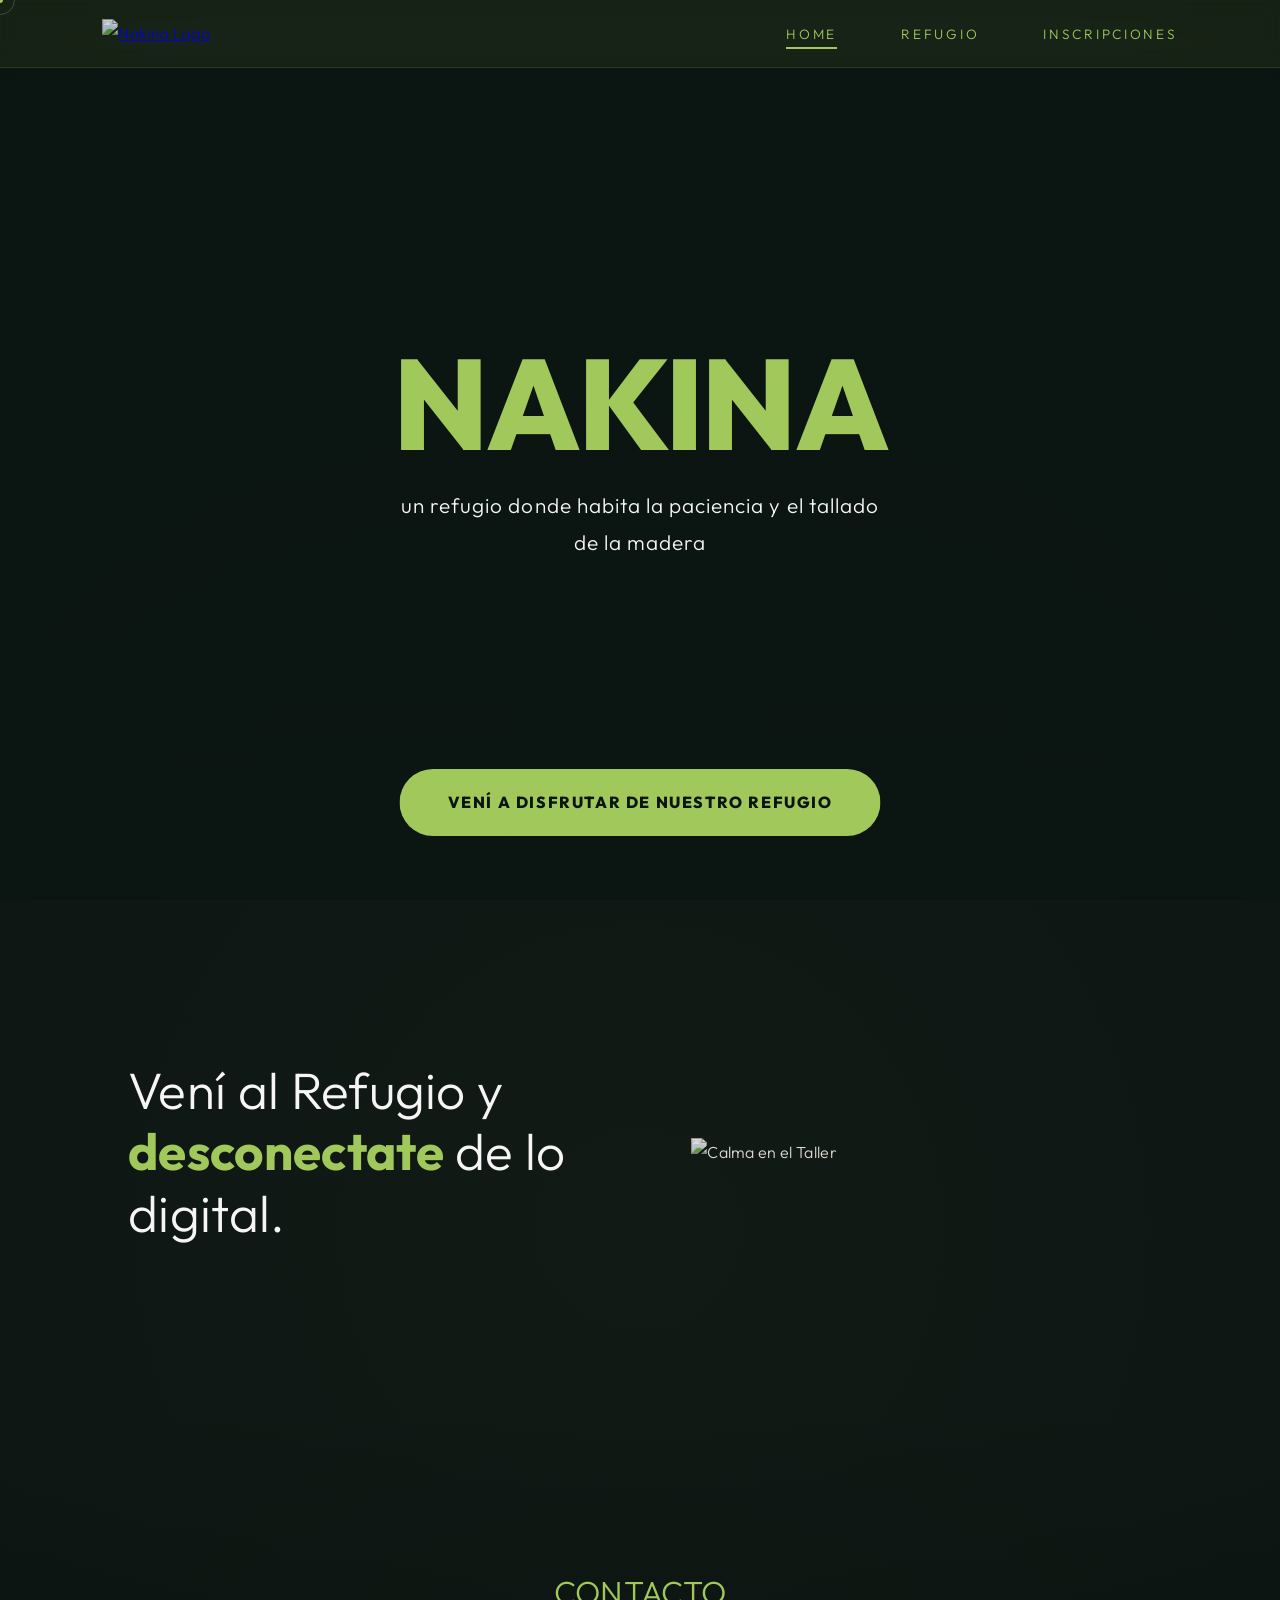
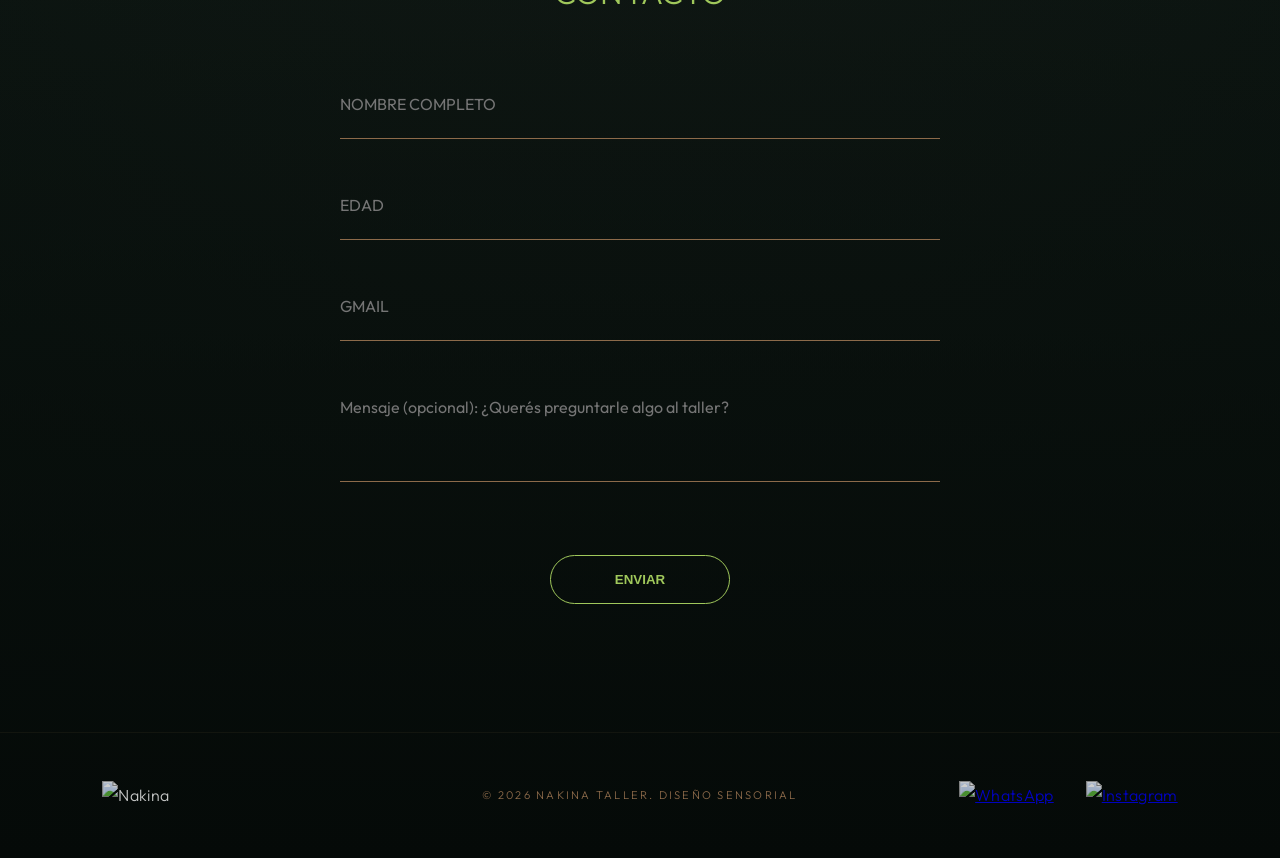
==== index.html @ b2a3245a "Add files via upload" ====
<!DOCTYPE html>
<html lang="es">

<head>
    <meta charset="UTF-8">
    <meta name="viewport" content="width=device-width, initial-scale=1.0">
    <title>NAKINA | Taller de Carpintería de Autor</title>
    <link rel="preconnect" href="https://fonts.googleapis.com">
    <link rel="preconnect" href="https://fonts.gstatic.com" crossorigin>
    <link href="https://fonts.googleapis.com/css2?family=Outfit:wght@300;700;800&display=swap" rel="stylesheet">
    <link rel="stylesheet" href="style.css">
</head>

<body>
    <div id="cursor-follower"></div>
    <div id="cursor-main"></div>

    <div id="smooth-wrapper">
        <nav class="nav-bar">
            <div class="nav-container">
                <div class="nav-left">
                    <a href="index.html"><img src="logotaller.png" alt="Nakina Logo" class="side-logo"></a>
                </div>
                <ul class="nav-links">
                    <li><a href="index.html" class="nav-link">Home</a></li>
                    <li><a href="refugio.html" class="nav-link">Refugio</a></li>
                    <li><a href="inscripciones.html" class="nav-link">Inscripciones</a></li>
                </ul>
            </div>
        </nav>

        <header class="hero-full">
            <div class="hero-content">
                <h1 class="hero-title animate-fade-in">NAKINA</h1>
                <p class="hero-slogan animate-fade-in">Un refugio donde habita la paciencia y el tallado de la madera</p>
                <a href="inscripciones.html" class="hero-cta animate-fade-in">Vení a disfrutar de nuestro refugio</a>
            </div>
        </header>

        <section class="invitation-section">
            <div class="invitation-text">
                <p>Vení al Refugio y <span>desconectate</span> de lo digital.</p>
            </div>
            <div class="invitation-image">
                <img src="provisoria.jpg" alt="Calma en el Taller">
            </div>
        </section>

        <footer class="site-footer">
            <div class="footer-content">
                <div class="footer-form" id="contact-section">
                    <h3 class="animate-fade-in">CONTACTO</h3>
                    <form id="footer-unlock-form" class="luxury-form">
                        <input type="text" placeholder="NOMBRE COMPLETO" required>
                        <input type="number" placeholder="EDAD" required>
                        <input type="email" placeholder="GMAIL" required>
                        <textarea placeholder="Mensaje (opcional): ¿Querés preguntarle algo al taller?"
                            rows="3"></textarea>
                        <button type="submit" class="btn-footer">ENVIAR</button>
                    </form>
                    <div id="form-success-msg"
                        style="display: none; margin-top: 2rem; color: var(--sage-green-light); font-weight: 700;">
                        ¡Muchas gracias por contactarte! Pronto te estaremos mandando los detalles.
                    </div>
                </div>
            </div>
            <div class="footer-bottom">
                <div class="footer-left">
                    <img src="logotaller.png" alt="Nakina" class="footer-logo-small">
                </div>
                <div class="footer-center">
                    <p class="footer-copyright">© 2026 NAKINA TALLER. DISEÑO SENSORIAL</p>
                </div>
                <div class="footer-right">
                    <a href="https://wa.me/5491100000000" target="_blank">
                        <img src="logowsp.png" alt="WhatsApp" class="footer-social-icon">
                    </a>
                    <a href="https://www.instagram.com/viva.nakina/" target="_blank">
                        <img src="logoig.png" alt="Instagram" class="footer-social-icon">
                    </a>
                </div>
            </div>
        </footer>
    </div>

    <script src="script.js"></script>
</body>

</html>
---- style.css ----
/* --- DESIGN SYSTEM NAKINA: ESTADO DE CALMA --- */
:root {
    /* Nueva Gama Cromática: Naturaleza Fluida */
    --bg-deep-green: #0a1410; /* Verde petróleo profundo */
    --sage-green-light: #a0c85b; /* Verde oliva claro / musgo suave */
    --oak-brown: #8c6a4a; /* Marrón Roble */
    --sand-beige: #d9b99b; /* Tono Arena / Madera clara */
    --crema-light: #fefae0; /* Crema suave para detalles */
    --off-white: #f5f5f5;
    
    /* Typography */
    --font-main: 'Outfit', sans-serif;
    
    /* Spacing & Transitions */
    --padding-hero: 15vh;
    --spacing-large: 10rem;
    --transition-calm: all 1s cubic-bezier(0.2, 0, 0.2, 1);
}

/* --- RESET & GLOBALS --- */
* {
    margin: 0;
    padding: 0;
    box-sizing: border-box;
    cursor: none !important;
}

html {
    scroll-behavior: smooth;
}

body {
    background-color: var(--bg-deep-green);
    background: radial-gradient(circle at center, #121a16 0%, var(--bg-deep-green) 100%);
    color: var(--off-white);
    font-family: var(--font-main);
    font-weight: 300;
    line-height: 1.8;
    letter-spacing: 0.02em;
    overflow-x: hidden;
}

/* CUSTOM CURSOR (CALMA) */
#cursor-main {
    position: fixed;
    width: 6px;
    height: 6px;
    background: var(--sage-green-light);
    border-radius: 50%;
    pointer-events: none;
    z-index: 100002;
    transform: translate(-50%, -50%);
}

#cursor-follower {
    position: fixed;
    width: 30px;
    height: 30px;
    border: 1px solid rgba(163, 177, 138, 0.3);
    border-radius: 50%;
    pointer-events: none;
    z-index: 100001;
    transform: translate(-50%, -50%);
    transition: width 0.5s, height 0.5s;
}

/* NAVIGATION */
.nav-bar {
    position: fixed;
    top: 0;
    left: 0;
    width: 100%;
    z-index: 900; 
    padding: 3px 8vw; /* Padding interno sutil para respiro */
    height: 68px; /* Incremento leve de altura */
    background-color: rgba(160, 200, 91, 0.08); /* Verde oliva casi transparente */
    backdrop-filter: blur(8px);
    border-bottom: 1px solid rgba(160, 200, 91, 0.15);
    transition: var(--transition-calm);
}

.nav-container {
    display: flex;
    justify-content: space-between;
    align-items: center;
    height: 100%; /* Centra verticalmente los elementos en los 68px */
}

.side-logo {
    width: 120px;
    opacity: 0.8;
}

.nav-links {
    display: flex;
    gap: 4rem;
    list-style: none;
}

.nav-link {
    position: relative;
    text-decoration: none;
    color: var(--sage-green-light);
    font-weight: 300;
    font-size: 0.85rem;
    text-transform: uppercase;
    letter-spacing: 0.2em;
    transition: var(--transition-calm);
}

.nav-link:hover {
    color: var(--crema-light);
    letter-spacing: 0.3em;
}

.nav-link.active::after {
    content: '';
    position: absolute;
    bottom: -6px; /* Más separado para que no se superponga */
    left: 0;
    width: 100%;
    height: 2px; /* Más grueso para visibilidad */
    background-color: currentColor;
    animation: fadeInWidth 0.4s ease-out forwards;
}

@keyframes fadeInWidth {
    from { width: 0; opacity: 0; }
    to { width: 100%; opacity: 1; }
}

/* HERO SECTION */
.hero-full {
    height: 100vh;
    display: flex;
    justify-content: center;
    align-items: center;
    background: linear-gradient(rgba(10, 20, 16, 0.5), rgba(10, 20, 16, 0.8)), url('fondo-taller.jpg');
    background-size: cover;
    background-position: center;
    position: relative;
}

.hero-content {
    display: flex;
    flex-direction: column;
    align-items: center;
    text-align: center;
}

.hero-slogan {
    font-size: 1.3rem;
    font-weight: 300;
    color: var(--off-white);
    letter-spacing: 0.05em;
    text-transform: lowercase;
    margin-top: 20px;
    margin-bottom: 0;
    max-width: 80%;
    opacity: 0.7;
}

.hero-cta {
    position: absolute;
    bottom: 4rem;
    left: 50%;
    transform: translateX(-50%);
    background: var(--sage-green-light);
    color: var(--bg-deep-green);
    text-decoration: none;
    padding: 1.2rem 3rem;
    border-radius: 40px;
    font-weight: 800;
    text-transform: uppercase;
    letter-spacing: 0.1em;
    transition: var(--transition-calm);
}

.hero-cta:hover {
    background: var(--crema-light);
    transform: translateX(-50%) scale(1.05);
}

.hero-title {
    font-size: clamp(4rem, 10vw, 12rem);
    font-weight: 800;
    letter-spacing: -0.02em;
    color: var(--sage-green-light);
    line-height: 1;
}

/* INVITATION SECTION (ESTADO DE CALMA) */
.invitation-section {
    padding: var(--spacing-large) 10vw;
    display: grid;
    grid-template-columns: 1fr 1fr;
    gap: 8vw;
    align-items: center;
}

.invitation-text {
    font-size: clamp(2rem, 4vw, 3.5rem);
    font-weight: 300;
    line-height: 1.2;
    color: var(--off-white);
}

.invitation-text span {
    color: var(--sage-green-light);
    font-weight: 700;
}

.invitation-image img {
    width: 100%;
    filter: sepia(0.2) contrast(0.9) brightness(0.9);
    transition: var(--transition-calm);
}

/* REFUGIO GALLERY (RECONSTRUCCIÓN SENSORIAL) */
.artistic-gallery {
    padding: 108px 5vw 5rem; /* 68px (header fijo) + 40px de separación */
    display: grid;
    grid-template-columns: repeat(auto-fill, minmax(300px, 1fr));
    grid-auto-flow: dense;
    gap: 30px;
}

.gallery-item {
    position: relative;
    overflow: hidden;
    height: 400px; /* Altura uniforme restablecida */
    transition: all 0.6s cubic-bezier(0.2, 0, 0.2, 1);
    border-radius: 4px;
    cursor: pointer; /* Indica que es clickeable */
    outline: none; /* Elimina borde de focus */
}

.gallery-item.wide { grid-column: span 2; }
.gallery-item.tall { grid-row: span 2; height: 830px; } /* Altura proporcional restablecida */

.gallery-item img {
    width: 100%;
    height: 100%; /* Llena el contenedor */
    object-fit: cover; /* Recorte elegante para mantener la grilla armónica */
    display: block; /* Elimina márgenes extra de las imágenes */
    filter: brightness(0.7) contrast(1.1);
    transition: var(--transition-calm);
}

/* Efecto de borroso y oscurecido al pasar el cursor */
.gallery-item:hover img {
    filter: blur(6px) brightness(0.4);
    transform: scale(1.05);
}

/* CONTENIDO DE TEXTO EN HOVER */
.gallery-hover-info {
    position: absolute;
    top: 0;
    left: 0;
    width: 100%;
    height: 100%;
    display: flex;
    flex-direction: column;
    justify-content: center;
    align-items: center;
    text-align: center;
    padding: 2.5rem;
    opacity: 0;
    transition: var(--transition-calm);
    z-index: 2;
    pointer-events: none;
}

.gallery-item:hover .gallery-hover-info {
    opacity: 1;
}

.gallery-hover-info h4 {
    color: var(--off-white);
    font-size: 1.6rem;
    font-weight: 800;
    letter-spacing: 0.1em;
    margin-bottom: 0.8rem;
    text-transform: uppercase;
    transform: translateY(20px);
    transition: var(--transition-calm);
}

.gallery-item:hover .gallery-hover-info h4 {
    transform: translateY(0);
}

.gallery-hover-info p {
    color: var(--off-white);
    font-size: 0.95rem;
    font-weight: 300;
    line-height: 1.5;
    margin: 0;
    display: -webkit-box;
    -webkit-line-clamp: 3;
    -webkit-box-orient: vertical;
    overflow: hidden;
    transform: translateY(20px);
    transition: var(--transition-calm);
    transition-delay: 0.1s;
    opacity: 0.9;
}

.gallery-item:hover .gallery-hover-info p {
    transform: translateY(0);
}

/* GALLERY INSTRUCTION */
.gallery-instruction {
    grid-column: 1 / -1;
    text-align: left; /* Alineado a la izquierda */
    font-size: 1.2rem; /* Tamaño destacado */
    color: var(--sage-green-light);
    opacity: 0.9;
    letter-spacing: 0.05em;
    margin-bottom: 2rem;
    font-weight: 800; /* Completamente en negrita */
}

.highlight-underline {
    position: relative;
    display: inline-block;
}

.highlight-underline::after {
    content: '';
    position: absolute;
    bottom: -2px;
    left: 0;
    width: 100%;
    height: 2px;
    background-color: currentColor;
}



/* INSCRIPCIONES (CÁLIDAS Y ELEGANTES) */
.courses-container {
    padding: 15rem 5vw 10rem;
    display: flex;
    flex-direction: row;
    justify-content: center;
    align-items: stretch;
    gap: 3rem;
    max-width: 1400px;
    margin: 0 auto;
}

.course-card {
    display: flex;
    flex-direction: column;
    align-items: center;
    width: 100%;
    max-width: 600px;
    background: rgba(140, 106, 74, 0.1);
    border-radius: 60px;
    overflow: hidden;
    box-shadow: 0 30px 60px rgba(0,0,0,0.1);
    transition: var(--transition-calm);
    border: 1px solid rgba(217, 185, 155, 0.05);
    padding: 5rem 4rem;
    text-align: center;
}

.course-card:hover {
    transform: translateY(-10px);
    background: rgba(140, 106, 74, 0.15);
}

.course-img {
    width: 80px; /* Reducido al 50% de los 160px originales */
    height: 80px;
    object-fit: contain;
    margin: 0 auto 3rem auto;
    filter: sepia(0.4) saturate(0.6) opacity(0.7);
}

.course-info {
    display: flex;
    flex-direction: column;
    align-items: center;
}

.course-name {
    font-size: 1.8rem;
    font-weight: 800;
    color: var(--sage-green-light);
    margin-bottom: 1rem;
    letter-spacing: 0.05em;
}

.course-price {
    font-size: 2.2rem;
    font-weight: 300;
    color: var(--sand-beige);
    margin-bottom: 2rem;
}

.course-desc {
    color: var(--sand-beige);
    margin-bottom: 3rem;
    opacity: 0.8;
    font-weight: 300;
    line-height: 1.6;
    font-size: 0.95rem;
}

.btn-calm {
    width: fit-content;
    background: var(--sage-green-light);
    color: var(--bg-deep-green);
    border: none;
    padding: 1.2rem 3rem;
    border-radius: 40px;
    font-weight: 800;
    text-transform: uppercase;
    letter-spacing: 0.1em;
    transition: var(--transition-calm);
    cursor: pointer;
}

.btn-calm:hover {
    background: var(--crema-light);
    transform: scale(1.05);
}

/* FOOTER ORGÁNICO */
.site-footer {
    padding: 10rem 0 0;
    background: linear-gradient(to bottom, transparent, #050a08);
    transition: var(--transition-calm);
}

.footer-content {
    max-width: 600px;
    margin: 0 auto;
    text-align: center;
}

.footer-form h3 {
    font-size: 2rem;
    color: var(--sage-green-light);
    margin-bottom: 3rem;
    font-weight: 300;
}

.luxury-form input, .luxury-form textarea {
    width: 100%;
    background: transparent;
    border: none;
    border-bottom: 1px solid var(--oak-brown);
    padding: 1.5rem 0;
    color: var(--off-white);
    font-family: var(--font-main);
    font-size: 1rem;
    outline: none;
    margin-bottom: 2rem;
    transition: var(--transition-calm);
    resize: none;
}

.luxury-form input:focus, .luxury-form textarea:focus {
    border-color: var(--sage-green-light);
}

/* MODAL / ALERT */
.modal-overlay {
    position: fixed;
    top: 0; left: 0; width: 100%; height: 100%;
    background: rgba(10, 20, 16, 0.4);
    z-index: 9999;
    display: flex;
    justify-content: center;
    align-items: center;
    opacity: 0;
    pointer-events: none;
    transition: opacity 0.5s ease;
}

.modal-overlay.active {
    opacity: 1;
    pointer-events: auto;
}

#smooth-wrapper {
    transition: filter 0.5s ease;
}

.body-blur #smooth-wrapper {
    filter: blur(8px);
}

.modal-box {
    background: #0a1410; /* Fondo sólido Verde Petróleo */
    border: 1px solid rgba(160, 200, 91, 0.4); /* Borde sutil Verde Oliva */
    padding: 4rem;
    border-radius: 50px;
    max-width: 550px;
    text-align: left;
    transform: translateY(30px);
    transition: transform 0.5s ease;
    position: relative;
    z-index: 10000;
}

.modal-overlay.active .modal-box {
    transform: translateY(0);
}

.modal-text {
    font-size: 1.2rem;
    color: var(--off-white);
    margin-bottom: 4rem;
    line-height: 1.6;
}

.modal-buttons {
    display: flex;
    gap: 1.5rem;
    justify-content: flex-end; /* Botones abajo a la derecha */
}

.btn-modal-fill {
    background: var(--sage-green-light);
    color: var(--bg-deep-green);
    border: none;
    padding: 1rem 2rem;
    border-radius: 40px;
    font-weight: 800;
    text-transform: uppercase;
    transition: var(--transition-calm);
    cursor: pointer;
}

.btn-modal-outline {
    background: transparent;
    border: 1px solid var(--sage-green-light);
    color: var(--sage-green-light);
    padding: 1rem 2rem;
    border-radius: 40px;
    font-weight: 800;
    text-transform: uppercase;
    transition: var(--transition-calm);
    cursor: pointer;
}

.btn-modal-fill:hover { background: var(--crema-light); }
.btn-modal-outline:hover { background: rgba(160, 200, 91, 0.1); }

.btn-footer {
    background: transparent;
    border: 1px solid var(--sage-green-light);
    color: var(--sage-green-light);
    padding: 1rem 4rem;
    border-radius: 40px;
    font-weight: 800;
    text-transform: uppercase;
    transition: var(--transition-calm);
    margin-top: 2rem;
}

.btn-footer:hover {
    background: var(--sage-green-light);
    color: var(--bg-deep-green);
}

/* GLOBAL FOOTER BOTTOM */
.footer-bottom {
    margin-top: 8rem;
    padding: 3rem 8vw;
    border-top: 1px solid rgba(140, 106, 74, 0.1);
    display: flex;
    justify-content: space-between;
    align-items: center;
    position: relative; /* Para centrar absolutamente el copyright */
}

.footer-left {
    display: flex;
    align-items: center;
}

.footer-logo-small {
    width: 120px; /* Tamaño unificado */
    opacity: 0.8;
}

.footer-center {
    position: absolute;
    left: 50%;
    transform: translateX(-50%);
}

.footer-copyright {
    font-size: 0.7rem;
    letter-spacing: 0.2em;
    color: var(--oak-brown);
    font-weight: 300;
    text-transform: uppercase;
}

.footer-right {
    display: flex;
    gap: 2rem;
    align-items: center;
}

.footer-social-icon {
    width: 40px; /* Idéntico al logo de la izquierda */
    opacity: 0.8;
    transition: var(--transition-calm);
}

.footer-social-icon:hover {
    opacity: 1;
    transform: scale(1.1);
}

/* ANIMATIONS */
.animate-fade-in { opacity: 0; animation: fadeIn 2s forwards; }
@keyframes fadeIn { from { opacity: 0; } to { opacity: 1; } }

/* RESPONSIVE */
@media (max-width: 900px) {
    .invitation-section { grid-template-columns: 1fr; text-align: center; gap: 4rem; }
    .courses-container { flex-direction: column; align-items: center; padding-top: 10rem; }
    .course-card { max-width: 100%; }
    .modal-buttons { flex-direction: column; align-items: stretch; }
    .nav-links { display: none; }
    

    .footer-bottom {
        flex-direction: column;
        gap: 3rem;
        padding-bottom: 5rem;
    }
    
    .footer-center {
        position: static;
        transform: none;
    }
}
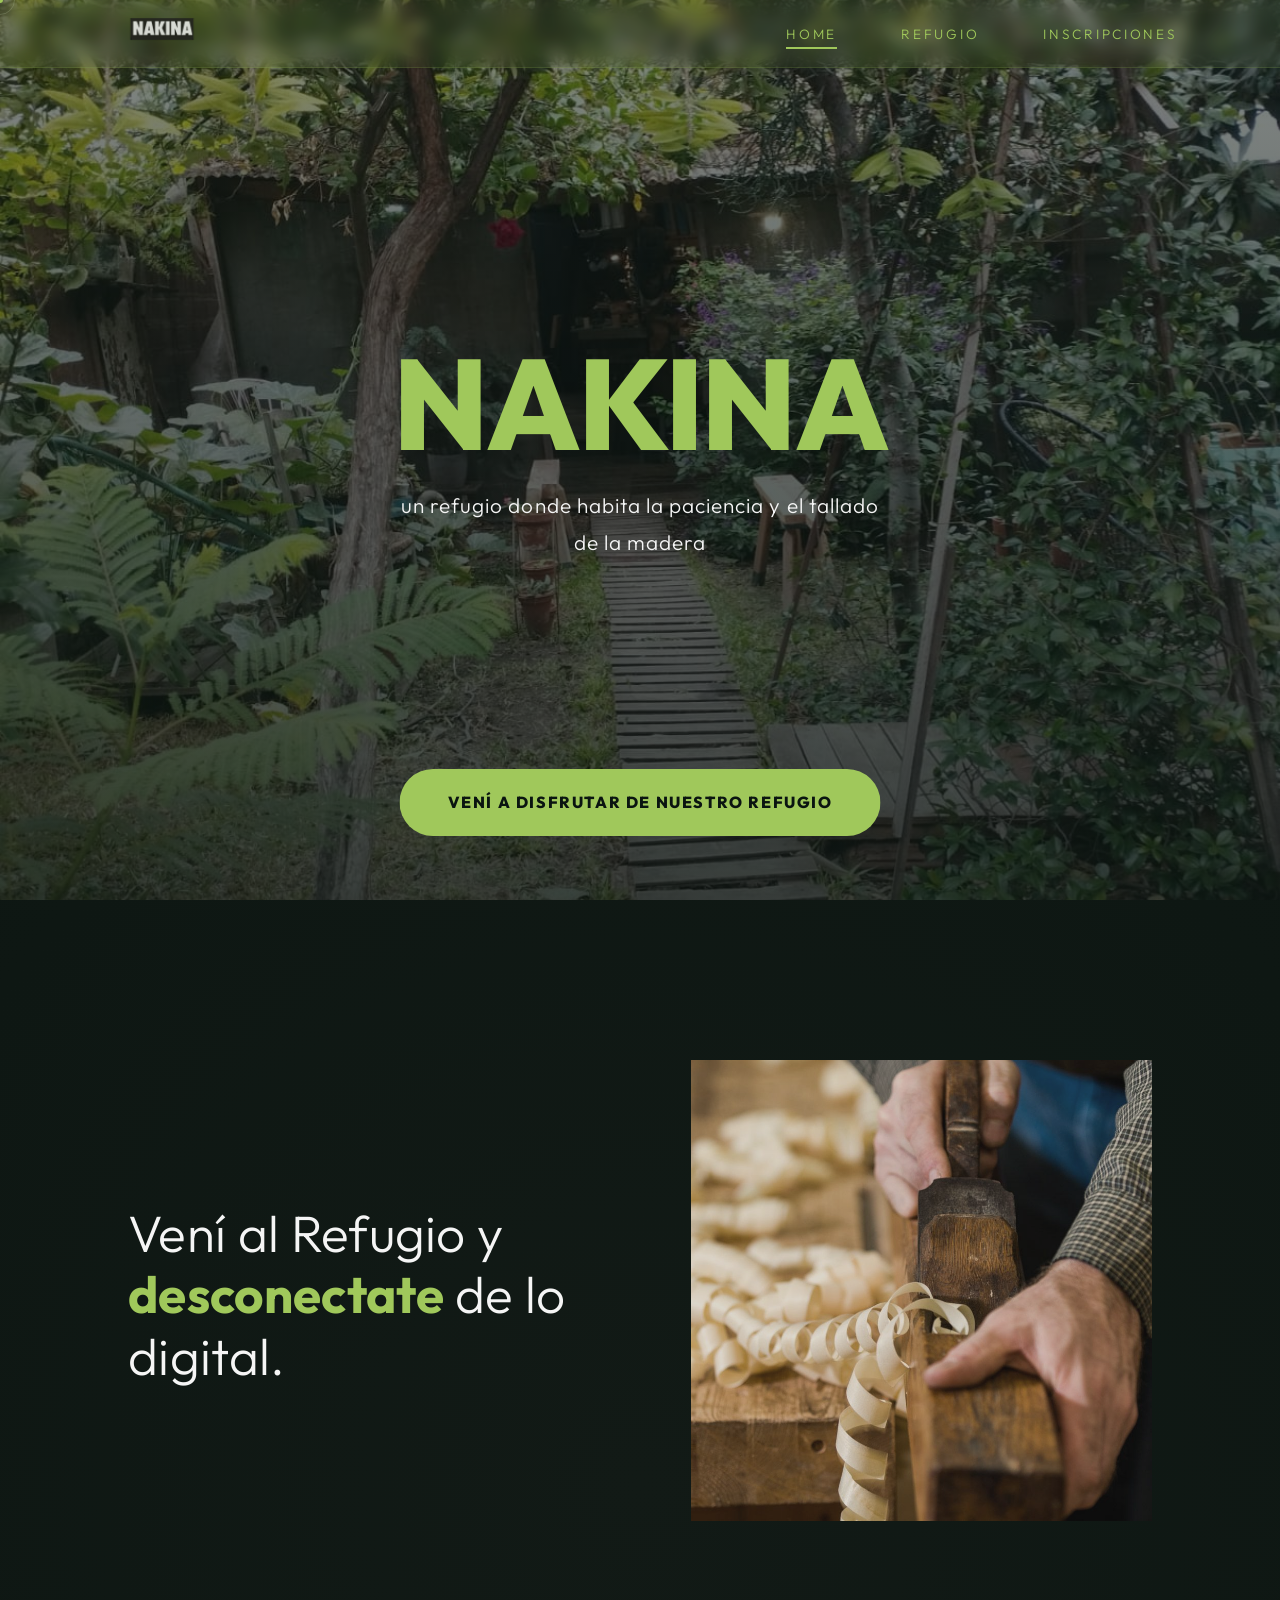
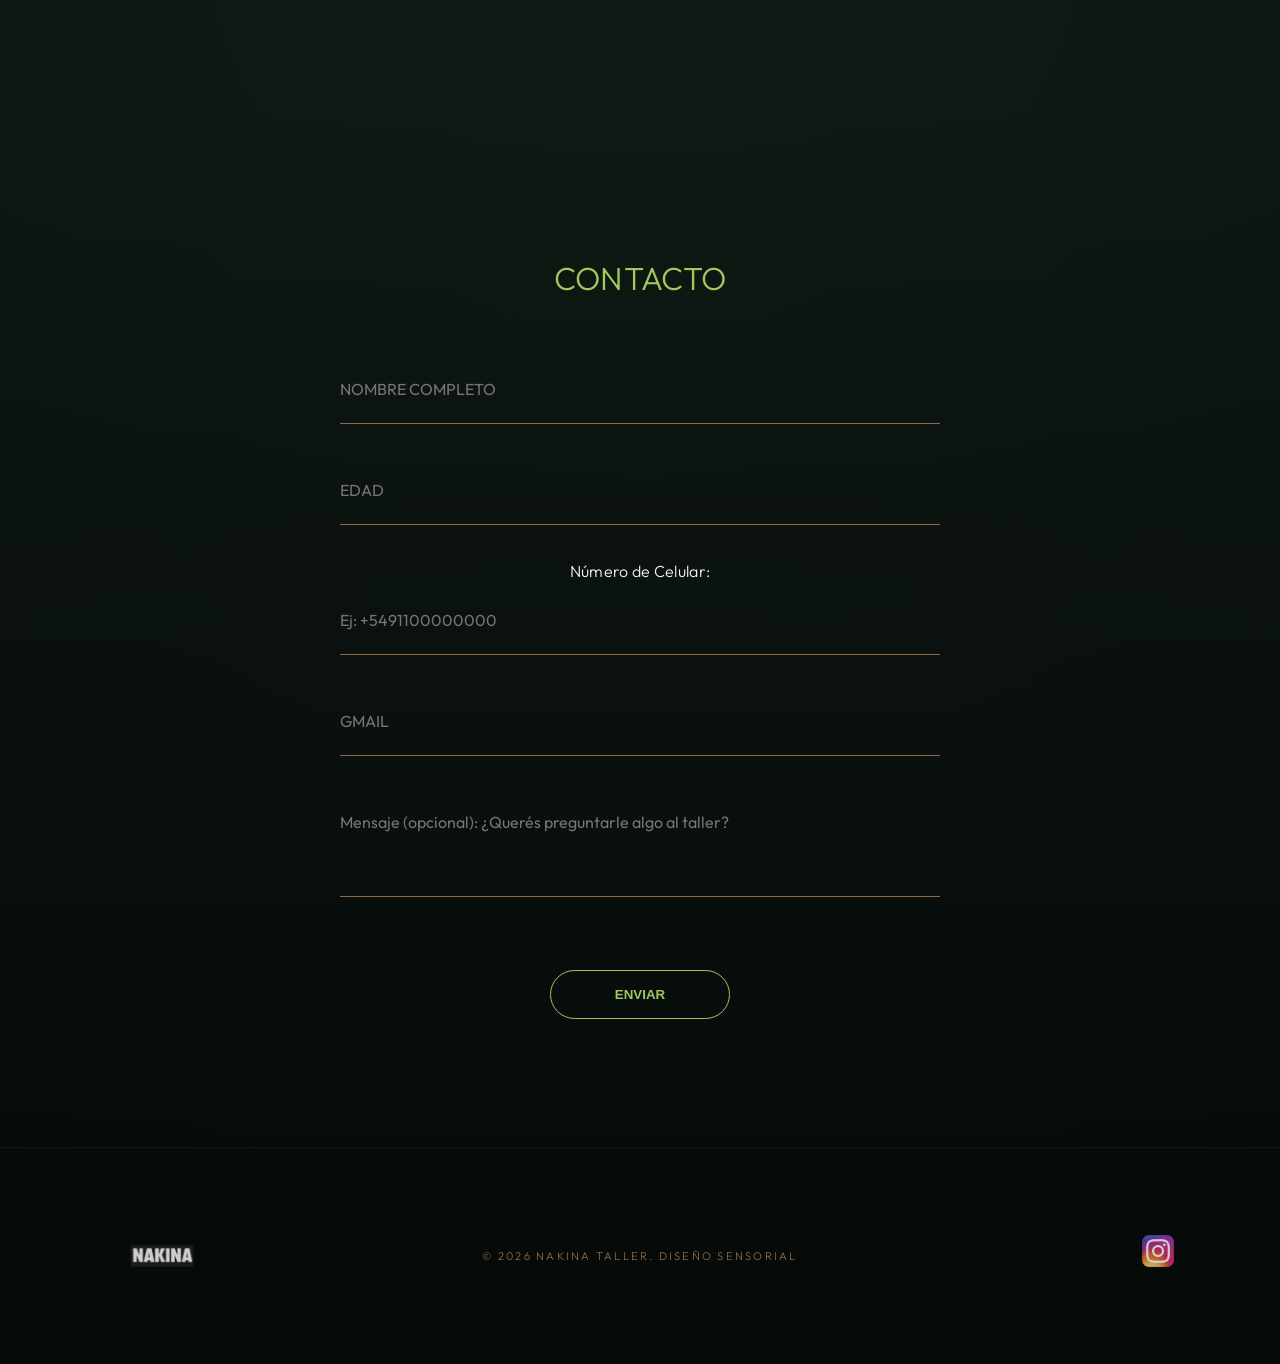
==== commit 70e94249: "Update index.html" ====
--- a/index.html
+++ b/index.html
@@ -53,6 +53,17 @@
                     <form id="footer-unlock-form" class="luxury-form">
                         <input type="text" placeholder="NOMBRE COMPLETO" required>
                         <input type="number" placeholder="EDAD" required>
+                        <label for="celular">Número de Celular:</label>
+<!-- El patrón exige obligatoriamente el signo + seguido de 7 a 15 números -->
+<input 
+    type="tel" 
+    id="celular" 
+    name="celular" 
+    placeholder="Ej: +5491100000000" 
+    pattern="\+[0-9]{7,15}" 
+    title="Por favor, ingresa el código de país seguido del número (Ej: +54911...)" 
+    required
+>
                         <input type="email" placeholder="GMAIL" required>
                         <textarea placeholder="Mensaje (opcional): ¿Querés preguntarle algo al taller?"
                             rows="3"></textarea>
@@ -72,9 +83,7 @@
                     <p class="footer-copyright">© 2026 NAKINA TALLER. DISEÑO SENSORIAL</p>
                 </div>
                 <div class="footer-right">
-                    <a href="https://wa.me/5491100000000" target="_blank">
-                        <img src="logowsp.png" alt="WhatsApp" class="footer-social-icon">
-                    </a>
+                
                     <a href="https://www.instagram.com/viva.nakina/" target="_blank">
                         <img src="logoig.png" alt="Instagram" class="footer-social-icon">
                     </a>
@@ -86,4 +95,4 @@
     <script src="script.js"></script>
 </body>
 
-</html>+</html>
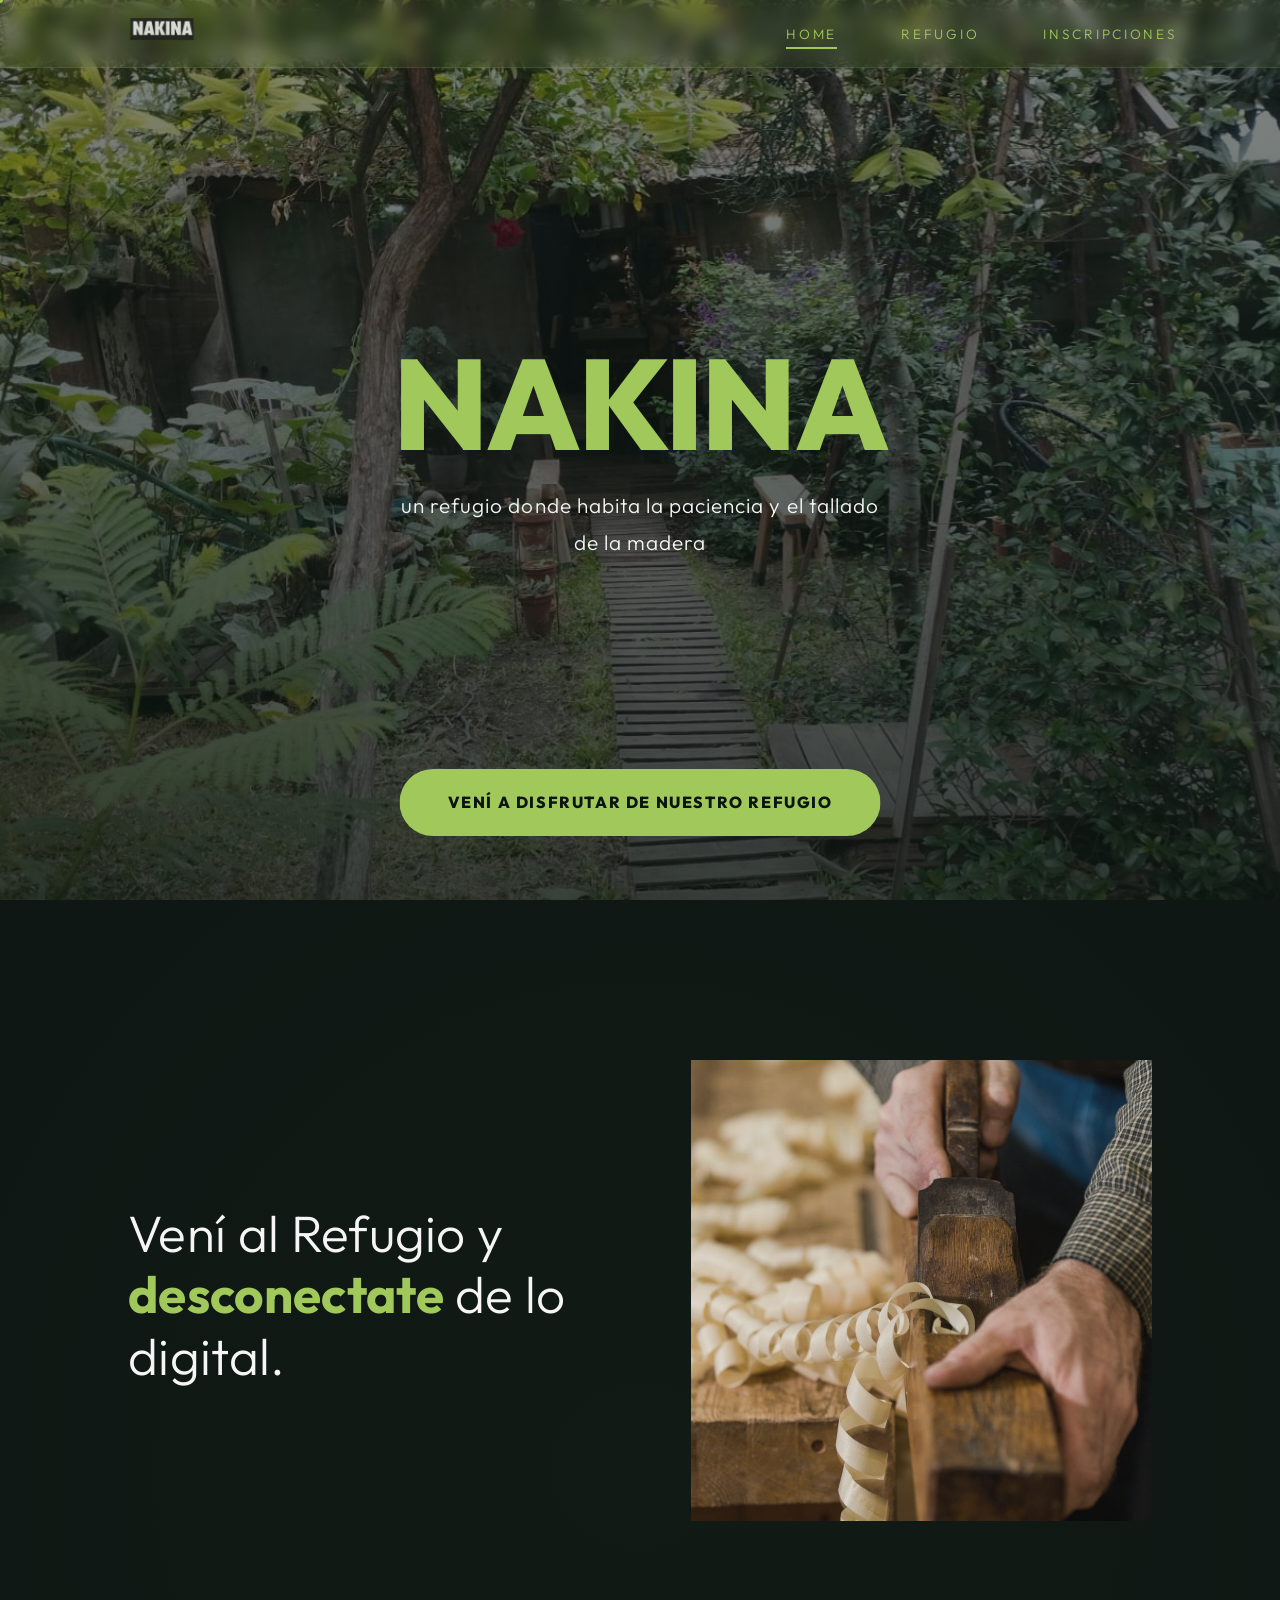
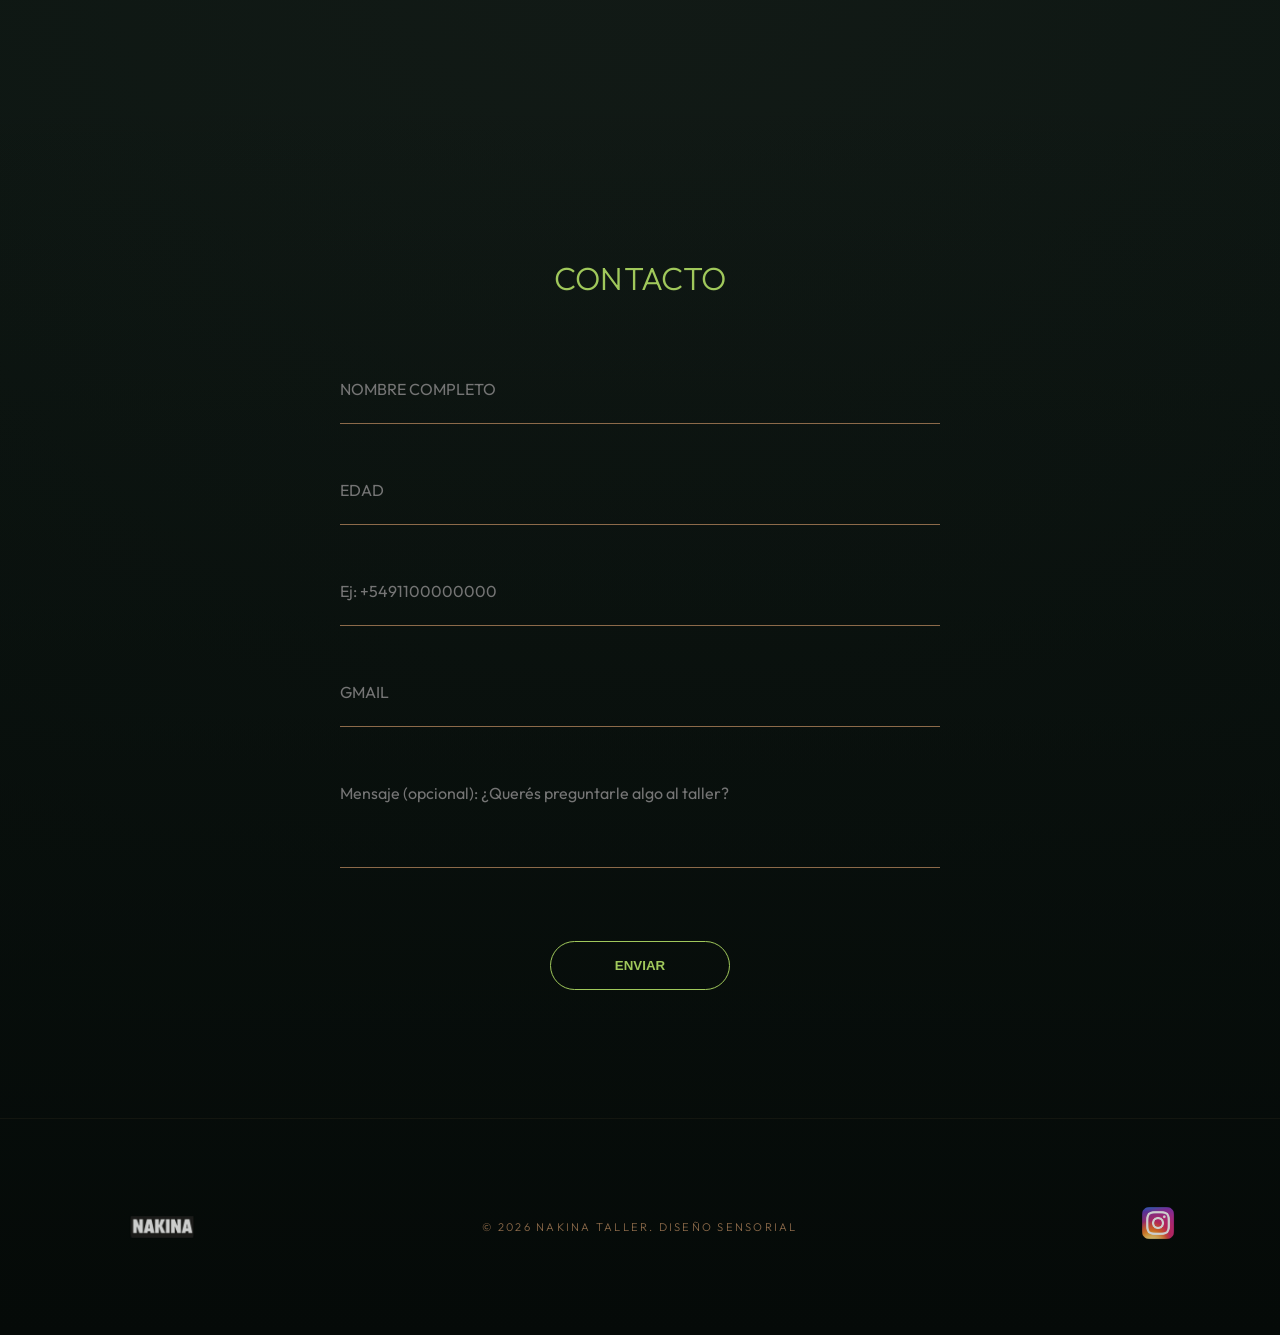
==== commit 6f76693c: "Update index.html" ====
--- a/index.html
+++ b/index.html
@@ -53,7 +53,7 @@
                     <form id="footer-unlock-form" class="luxury-form">
                         <input type="text" placeholder="NOMBRE COMPLETO" required>
                         <input type="number" placeholder="EDAD" required>
-                        <label for="celular">Número de Celular:</label>
+                         <label for="celular"></label>
 <!-- El patrón exige obligatoriamente el signo + seguido de 7 a 15 números -->
 <input 
     type="tel" 
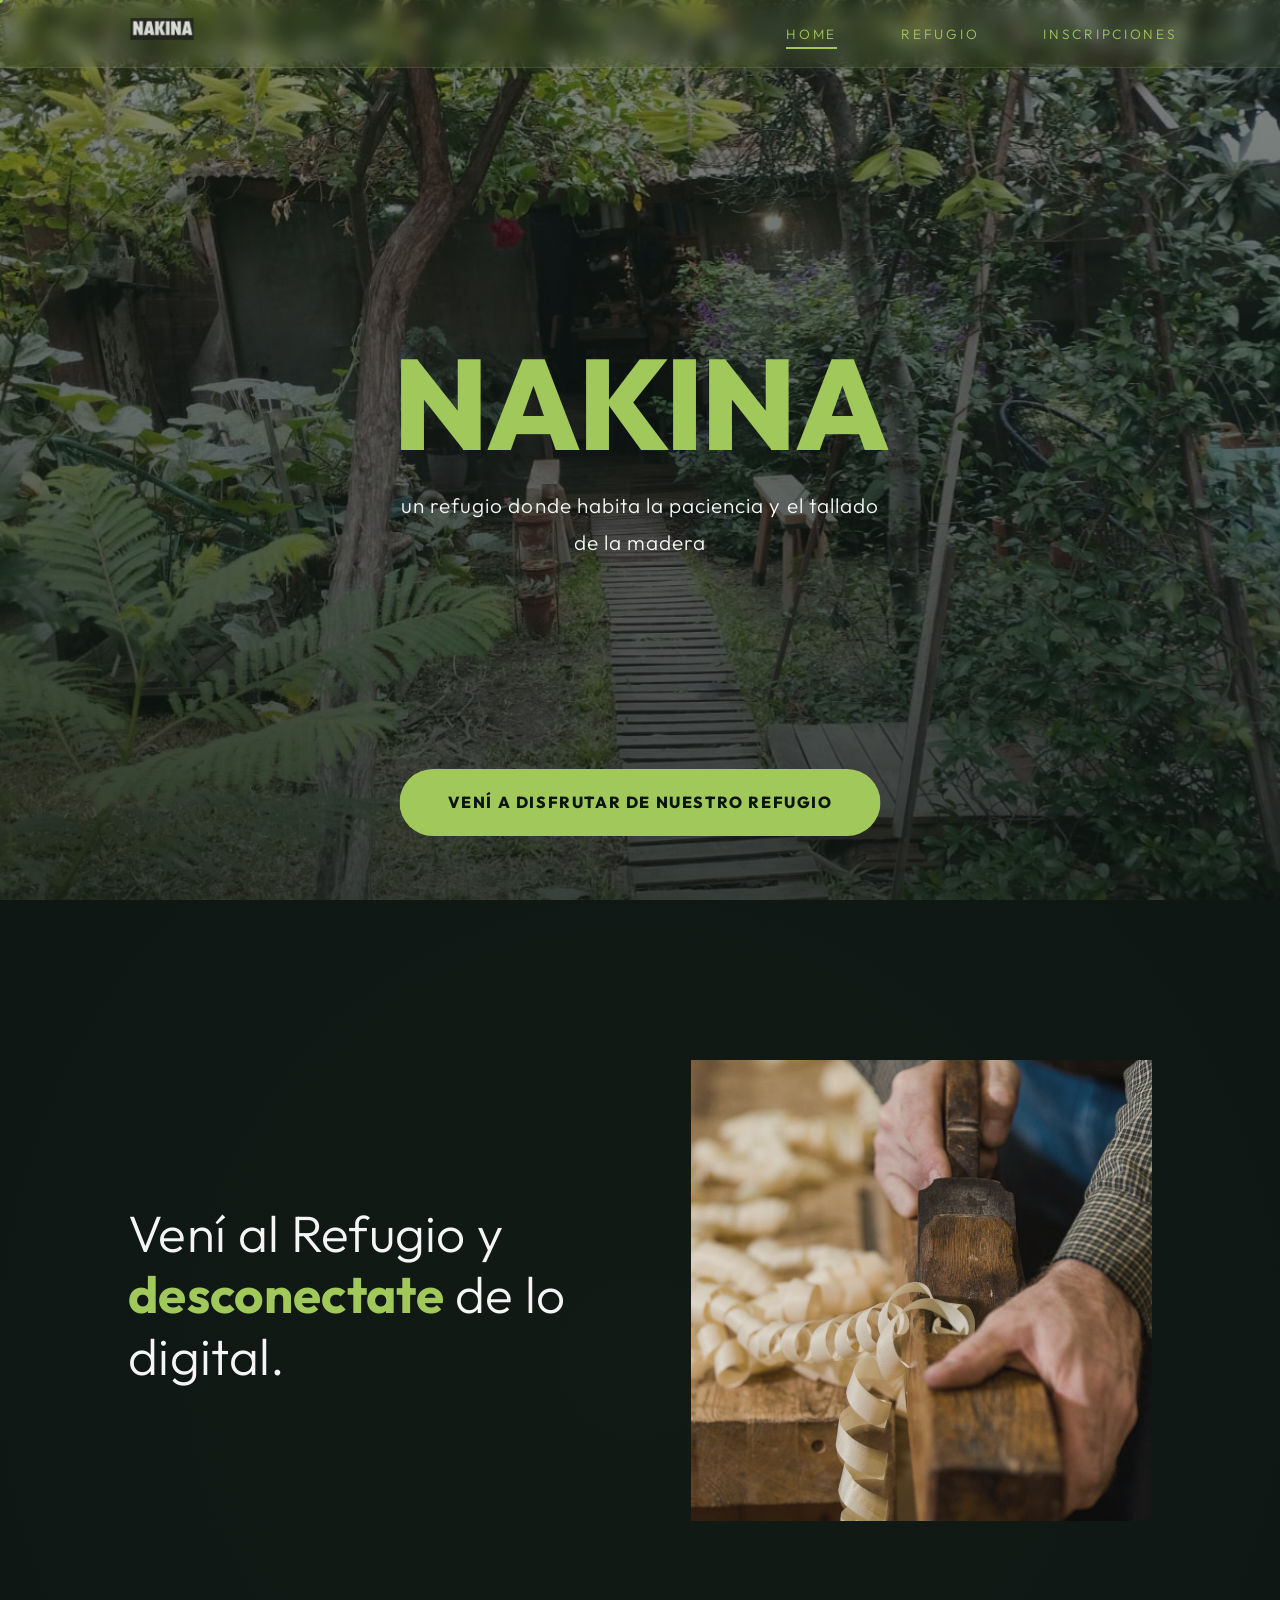
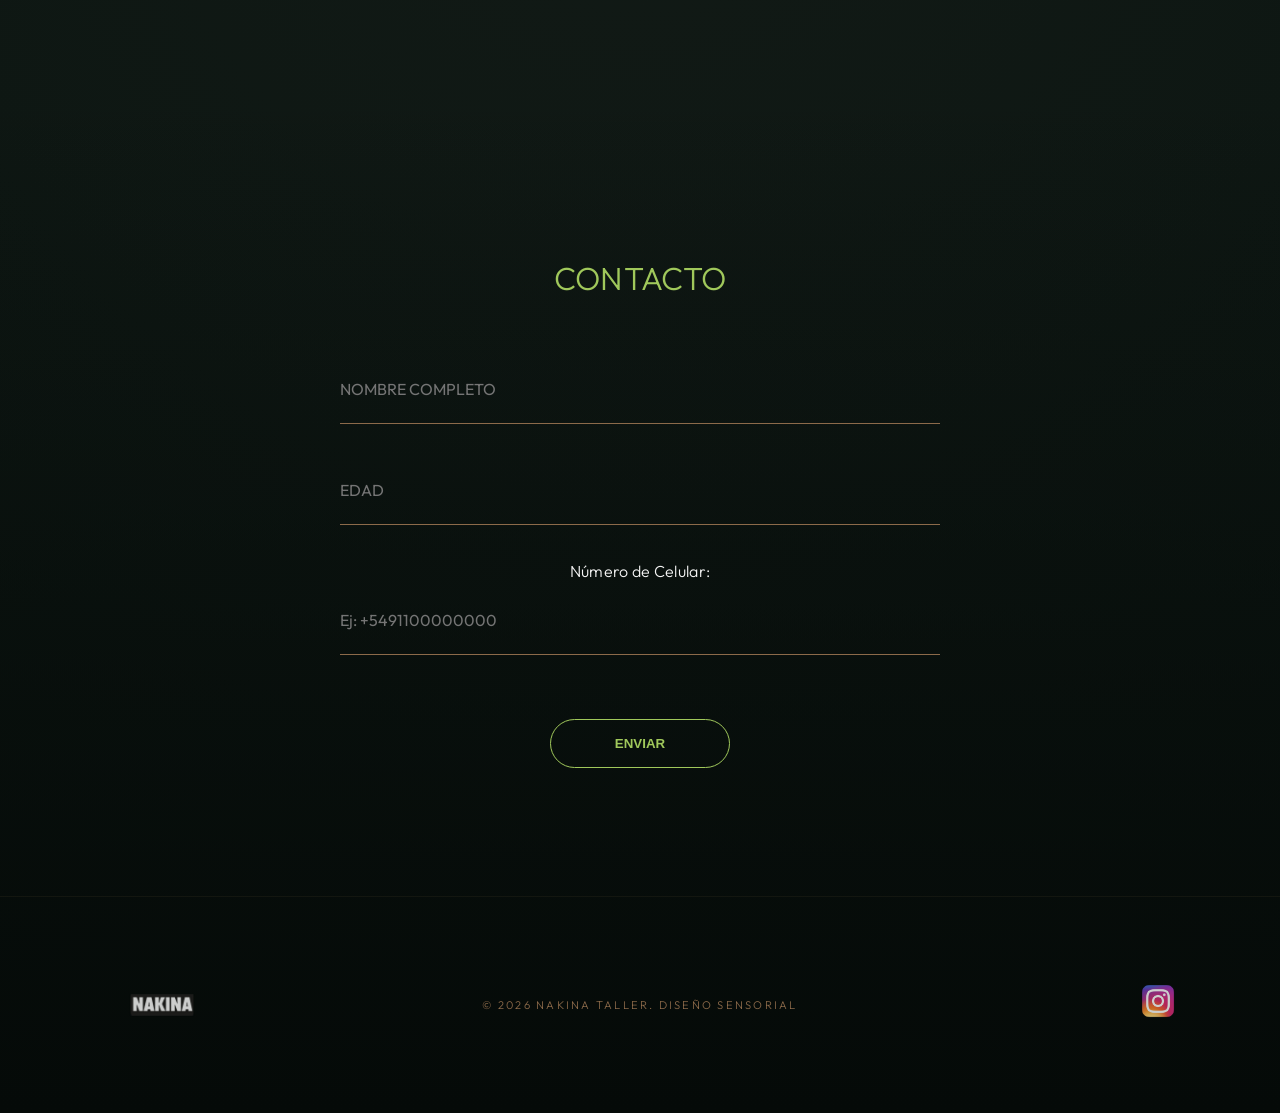
==== commit ab2c996b: "Update index.html34" ====
--- a/index.html
+++ b/index.html
@@ -50,25 +50,24 @@
             <div class="footer-content">
                 <div class="footer-form" id="contact-section">
                     <h3 class="animate-fade-in">CONTACTO</h3>
-                    <form id="footer-unlock-form" class="luxury-form">
-                        <input type="text" placeholder="NOMBRE COMPLETO" required>
-                        <input type="number" placeholder="EDAD" required>
-                         <label for="celular"></label>
-<!-- El patrón exige obligatoriamente el signo + seguido de 7 a 15 números -->
-<input 
-    type="tel" 
-    id="celular" 
-    name="celular" 
-    placeholder="Ej: +5491100000000" 
-    pattern="\+[0-9]{7,15}" 
-    title="Por favor, ingresa el código de país seguido del número (Ej: +54911...)" 
-    required
->
-                        <input type="email" placeholder="GMAIL" required>
-                        <textarea placeholder="Mensaje (opcional): ¿Querés preguntarle algo al taller?"
-                            rows="3"></textarea>
-                        <button type="submit" class="btn-footer">ENVIAR</button>
-                    </form>
+<form id="footer-unlock-form" class="luxury-form">
+    <input type="text" placeholder="NOMBRE COMPLETO" required>
+    <input type="number" placeholder="EDAD" required>
+    
+    <label for="celular">Número de Celular:</label>
+    <input 
+        type="tel" 
+        id="celular" 
+        name="celular" 
+        placeholder="Ej: +5491100000000" 
+        pattern="\+[0-9]{7,15}" 
+        title="Por favor, ingresa el código de país seguido del número (Ej: +54911...)" 
+        required 
+    >
+    
+    <!-- El botón y el cierre del formulario que faltaban: -->
+    <button type="submit" class="btn-footer">ENVIAR</button>
+</form>
                     <div id="form-success-msg"
                         style="display: none; margin-top: 2rem; color: var(--sage-green-light); font-weight: 700;">
                         ¡Muchas gracias por contactarte! Pronto te estaremos mandando los detalles.
